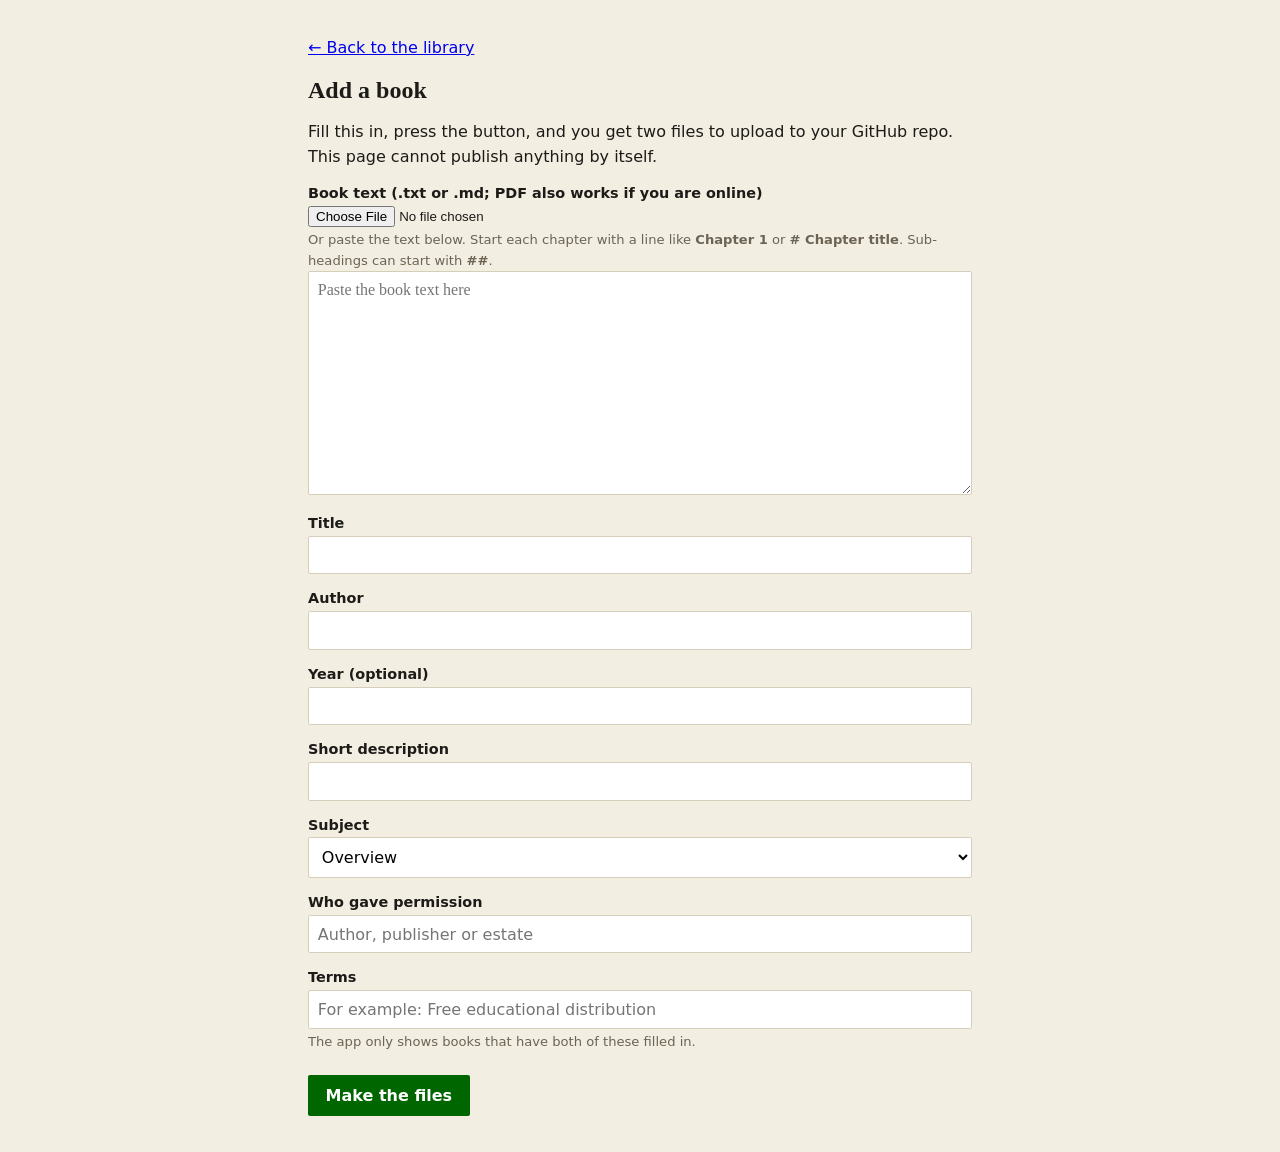
==== admin.html @ 0bdd6a5c "Add add-a-book page and live library loading for the phone apps The Android/iOS wrapper now reads bo" ====
<!doctype html>
<html lang="en">
<head>
  <meta charset="utf-8">
  <meta name="viewport" content="width=device-width, initial-scale=1">
  <title>Add a book · Kenya History Library</title>
  <meta name="robots" content="noindex">
  <link rel="stylesheet" href="styles.css">
  <style>
    .admin { max-width: 44rem; margin: 0 auto; padding: 1.25rem; font-family: var(--sans); }
    .admin h1 { font: 700 1.5rem var(--serif); margin: .2rem 0 .4rem; text-shadow: none; }
    .admin p, .admin li { line-height: 1.55; }
    .admin label { display: block; margin: 1rem 0 .3rem; font-weight: 600; font-size: .9rem; }
    .admin input[type=text], .admin input[type=number], .admin textarea, .admin select { width: 100%; padding: .55rem; border: 1px solid var(--rule); background: #fff; font: 1rem var(--sans); border-radius: 2px; }
    .admin textarea { min-height: 14rem; font-family: var(--serif); }
    .admin .hint { color: var(--muted); font-size: .82rem; margin: .2rem 0 0; }
    .admin .go { margin-top: 1.4rem; padding: .7rem 1.1rem; background: var(--green); color: #fff; border: 0; font: 600 1rem var(--sans); cursor: pointer; border-radius: 2px; }
    .admin .go:disabled { opacity: .5; cursor: default; }
    .admin .out { margin-top: 1.4rem; padding: 1rem; border: 1px solid var(--rule); background: #fff; }
    .admin .out a { display: inline-block; margin: .3rem .6rem .3rem 0; color: var(--green); font-weight: 600; }
    .admin .err { color: var(--red); }
    .admin .steps { background: #fff; border: 1px solid var(--rule); padding: .6rem 1.2rem; }
  </style>
</head>
<body>
<div class="admin">
  <p><a href="./">&larr; Back to the library</a></p>
  <h1>Add a book</h1>
  <p>Fill this in, press the button, and you get two files to upload to your GitHub repo. This page cannot publish anything by itself.</p>

  <label for="file">Book text (.txt or .md; PDF also works if you are online)</label>
  <input id="file" type="file" accept=".txt,.md,.pdf,text/plain">
  <p class="hint">Or paste the text below. Start each chapter with a line like <b>Chapter 1</b> or <b># Chapter title</b>. Sub-headings can start with <b>##</b>.</p>
  <textarea id="text" placeholder="Paste the book text here"></textarea>

  <label for="title">Title</label><input id="title" type="text">
  <label for="author">Author</label><input id="author" type="text">
  <label for="year">Year (optional)</label><input id="year" type="number" min="1000" max="2100">
  <label for="desc">Short description</label><input id="desc" type="text">
  <label for="topic">Subject</label>
  <select id="topic">
    <option>Overview</option><option>Pre-colonial and early history</option><option>Colonial era</option>
    <option>Mau Mau</option><option>Independence and post-independence</option>
    <option>Human rights and transitional justice</option><option>Reference</option>
  </select>
  <label for="from">Who gave permission</label><input id="from" type="text" placeholder="Author, publisher or estate">
  <label for="license">Terms</label><input id="license" type="text" placeholder="For example: Free educational distribution">
  <p class="hint">The app only shows books that have both of these filled in.</p>

  <button id="make" class="go" type="button">Make the files</button>
  <p id="msg" class="err" role="alert"></p>

  <div id="out" class="out" hidden>
    <h2 style="margin-top:0">Your files</h2>
    <p id="summary"></p>
    <p><a id="dl-book" href="#">Download the book file</a> <a id="dl-list" href="#">Download books.json</a></p>
    <ol class="steps">
      <li>On GitHub, open your <b>kenya-history</b> repo, then the <b>books</b> folder, choose Add file, then Upload files, and add the book file.</li>
      <li>Go back to the top of the repo and upload <b>books.json</b> the same way, replacing the old one.</li>
      <li>Commit. In a minute or two the book appears in the app for everyone, the next time they open it.</li>
    </ol>
  </div>
</div>
<script src="admin.js"></script>
</body>
</html>
---- styles.css ----
:root {
  --green: #006600;
  --red: #bb0000;
  --paper: #f3eee2;
  --ink: #1d1b18;
  --rule: #d6ceba;
  --muted: #6b6455;
  --serif: Georgia, "Iowan Old Style", "Palatino Linotype", Palatino, "Times New Roman", serif;
  --sans: system-ui, -apple-system, "Segoe UI", Roboto, sans-serif;
  --fs: 1.15rem;
}
* { box-sizing: border-box; }
[hidden] { display: none !important; }
html { -webkit-text-size-adjust: 100%; }
body { margin: 0; background: var(--paper); color: var(--ink); font-family: var(--serif); }
button { font: inherit; color: inherit; }

/* Masthead: the flag is the background */
.masthead {
  position: relative; color: #fff;
  background:
    url(shield.svg) right 1% center / auto 70% no-repeat,
    linear-gradient(180deg, #000 0 27%, #fff 27% 31%, #bb0000 31% 69%, #fff 69% 73%, #006600 73% 100%);
}
.masthead::before { content: ""; position: absolute; inset: 0; background: linear-gradient(90deg, rgba(0,0,0,.35), rgba(0,0,0,0) 70%); }
.masthead h1 { font-size: 1.35rem; }
.kicker { font-size: .56rem; letter-spacing: .1em; }
.masthead-inner { position: relative; max-width: 68rem; margin: 0 auto; min-height: 8.5rem; padding: 1.25rem 6.6rem 1.25rem 1rem; display: flex; gap: 1rem; align-items: center; }
.masthead-inner > div { min-width: 0; }
.logo { width: 64px; height: 64px; flex: none; border-radius: 50%; object-fit: cover; border: 3px solid #fff; background: #fff; }
.kicker { margin: 0; font: 600 .72rem/1 var(--sans); letter-spacing: .16em; text-transform: uppercase; }
h1 { margin: .4rem 0 0; font: 700 1.9rem/1.1 var(--serif); text-shadow: 0 1px 3px rgba(0,0,0,.5); }

/* Search and subjects */
.tools { max-width: 68rem; margin: 0 auto; padding: 1.1rem 1.25rem .2rem; }
#search { width: 100%; border: 0; border-bottom: 1px solid var(--ink); background: transparent; padding: .45rem 0; font: 1rem var(--serif); color: var(--ink); outline: none; border-radius: 0; }
#search:focus { border-bottom-color: var(--red); }
.filters { display: flex; flex-wrap: wrap; gap: .1rem 1.15rem; margin-top: .85rem; font: .84rem var(--sans); }
.filters button { background: none; border: 0; border-bottom: 2px solid transparent; padding: .25rem 0; color: var(--muted); cursor: pointer; }
.filters button[aria-pressed="true"] { color: var(--ink); border-bottom-color: var(--red); }

main { max-width: 68rem; margin: 0 auto; padding: .6rem 1.25rem 2rem; }
#status { font: .82rem var(--sans); color: var(--muted); margin: .4rem 0 1.2rem; }

/* Book covers */
.covers { display: grid; grid-template-columns: repeat(auto-fill, minmax(9.5rem, 1fr)); gap: 1.5rem 1.1rem; }
.book { background: none; border: 0; padding: 0; text-align: left; cursor: pointer; }
.cover { position: relative; aspect-ratio: 2 / 3; display: flex; flex-direction: column; justify-content: space-between; padding: 1rem .85rem 1rem 1.15rem; color: #fff; box-shadow: inset 7px 0 0 rgba(0,0,0,.28), 2px 4px 9px rgba(0,0,0,.28); }
.cover::after { content: ""; position: absolute; inset: 7px 7px 7px 14px; border: 1px solid rgba(255,255,255,.4); pointer-events: none; }
.cover.c0 { background: #006600; }
.cover.c1 { background: #a80e0e; }
.cover.c2 { background: #161616; }
.cover h2 { margin: 0; font: 700 1.02rem/1.3 var(--serif); }
.cover .by { font: .72rem var(--sans); letter-spacing: .05em; }
.note { display: block; margin-top: .5rem; font: .76rem var(--sans); color: var(--muted); }
.book:hover .cover, .book:focus-visible .cover { transform: translateY(-2px); }
.book:focus-visible { outline: 2px solid var(--red); outline-offset: 4px; }

footer { max-width: 68rem; margin: 0 auto; padding: 1rem 1.25rem 2.5rem; font: .8rem var(--sans); color: var(--muted); border-top: 1px solid var(--rule); }

/* Reader */
.reader { position: fixed; inset: 0; z-index: 20; display: flex; flex-direction: column; background: var(--paper); color: var(--ink); }
.reader.night { --paper: #16140f; --ink: #e6dfcf; --rule: #35312a; --muted: #a79f8d; }
.bar { display: flex; flex-wrap: wrap; align-items: center; gap: .35rem .45rem; padding: .5rem .75rem; border-bottom: 1px solid var(--rule); font: .8rem var(--sans); }
.bar button { background: none; border: 1px solid var(--rule); padding: .35rem .6rem; cursor: pointer; border-radius: 2px; }
.bar button:hover { border-color: var(--ink); }
.bar .title { flex: 1 1 8rem; min-width: 0; white-space: nowrap; overflow: hidden; text-overflow: ellipsis; text-align: center; font-weight: 600; }
#scroll { flex: 1; overflow: auto; -webkit-overflow-scrolling: touch; }
.page { max-width: 36rem; margin: 0 auto; padding: 2rem 1.25rem 4rem; font-size: var(--fs); line-height: 1.75; }
.page .label { font: .72rem var(--sans); letter-spacing: .15em; text-transform: uppercase; color: var(--muted); }
.page h2 { margin: .45rem 0 1.5rem; font: 700 1.65em/1.2 var(--serif); }
.page h3 { margin: 1.8rem 0 .4rem; font-size: 1.05em; }
.page p { margin: 0 0 1em; }
.pager { display: flex; justify-content: space-between; gap: 1rem; margin-top: 2.5rem; padding-top: 1rem; border-top: 1px solid var(--rule); font: .88rem var(--sans); }
.pager button { background: none; border: 0; padding: .3rem 0; cursor: pointer; border-bottom: 2px solid var(--red); }
.pager button:disabled { visibility: hidden; }

.drawer { position: absolute; inset: 0; z-index: 5; display: flex; justify-content: flex-end; background: rgba(0,0,0,.45); }
.drawer-panel { width: min(22rem, 88vw); overflow: auto; padding: 1rem 1.2rem 2rem; background: var(--paper); color: var(--ink); }
.drawer-panel h3 { margin: .2rem 0 .8rem; font: 700 .75rem var(--sans); letter-spacing: .15em; text-transform: uppercase; color: var(--muted); }
.drawer-panel ol { margin: 0; padding: 0; list-style: none; }
.drawer-panel li button { display: block; width: 100%; text-align: left; background: none; border: 0; border-bottom: 1px solid var(--rule); padding: .65rem 0; cursor: pointer; font: 1rem/1.35 var(--serif); }
.drawer-panel li button[aria-current="true"] { color: var(--red); font-weight: 700; }
.reader.night .drawer-panel li button[aria-current="true"] { color: #ff8a80; }
.rights { margin-top: 1.5rem; font: .78rem/1.5 var(--sans); color: var(--muted); }

@media (min-width: 40rem) {
  .masthead h1 { font-size: 2.4rem; }
  .kicker { font-size: .72rem; }
  .masthead-inner { padding-right: 14rem; }
  .logo { width: 92px; height: 92px; }
}
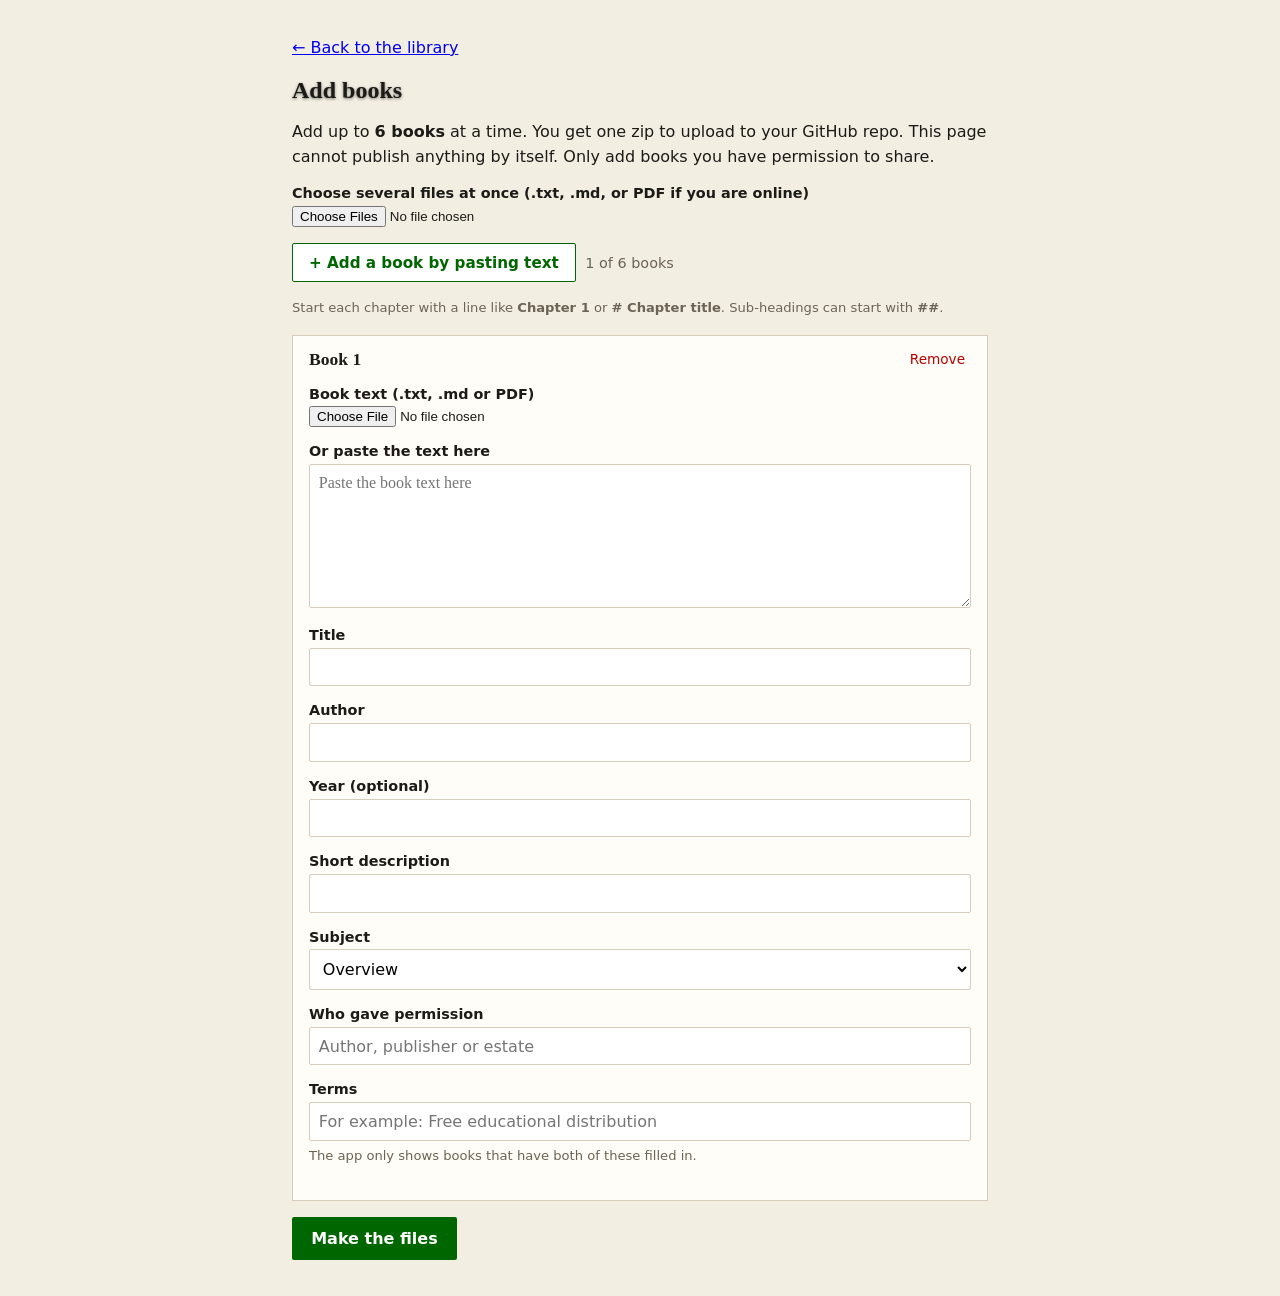
==== commit 3d5f84f2: "Add-books page: up to 6 books at once, merged books.json, one zip" ====
--- a/admin.html
+++ b/admin.html
@@ -3,64 +3,91 @@
 <head>
   <meta charset="utf-8">
   <meta name="viewport" content="width=device-width, initial-scale=1">
-  <title>Add a book · Kenya History Library</title>
+  <title>Add books · African History</title>
   <meta name="robots" content="noindex">
   <link rel="stylesheet" href="styles.css">
   <style>
-    .admin { max-width: 44rem; margin: 0 auto; padding: 1.25rem; font-family: var(--sans); }
-    .admin h1 { font: 700 1.5rem var(--serif); margin: .2rem 0 .4rem; text-shadow: none; }
+    .admin { max-width: 46rem; margin: 0 auto; padding: 1.25rem; font-family: var(--sans); }
+    .admin h1 { font: 700 1.5rem var(--serif); margin: .2rem 0 .4rem; }
     .admin p, .admin li { line-height: 1.55; }
-    .admin label { display: block; margin: 1rem 0 .3rem; font-weight: 600; font-size: .9rem; }
+    .admin label { display: block; margin: 1rem 0 0; font-weight: 600; font-size: .9rem; }
+    .admin label > input, .admin label > select { display: block; margin-top: .3rem; }
     .admin input[type=text], .admin input[type=number], .admin textarea, .admin select { width: 100%; padding: .55rem; border: 1px solid var(--rule); background: #fff; font: 1rem var(--sans); border-radius: 2px; }
-    .admin textarea { min-height: 14rem; font-family: var(--serif); }
-    .admin .hint { color: var(--muted); font-size: .82rem; margin: .2rem 0 0; }
-    .admin .go { margin-top: 1.4rem; padding: .7rem 1.1rem; background: var(--green); color: #fff; border: 0; font: 600 1rem var(--sans); cursor: pointer; border-radius: 2px; }
-    .admin .go:disabled { opacity: .5; cursor: default; }
+    .admin textarea { min-height: 9rem; font-family: var(--serif); margin-top: .3rem; }
+    .admin .hint { color: var(--muted); font-size: .82rem; margin: .3rem 0 0; font-weight: 400; }
+    .admin .row { display: flex; flex-wrap: wrap; gap: .6rem; align-items: center; margin: 1rem 0; }
+    .admin .btn { padding: .6rem 1rem; border: 1px solid var(--green); background: #fff; color: var(--green); font: 600 .95rem var(--sans); cursor: pointer; border-radius: 2px; }
+    .admin .btn:disabled { opacity: .45; cursor: default; }
+    .admin .go { padding: .75rem 1.2rem; background: var(--green); color: #fff; border: 0; font: 600 1rem var(--sans); cursor: pointer; border-radius: 2px; }
+    .admin .bk { border: 1px solid var(--rule); background: #fffdf7; padding: .2rem 1rem 1.1rem; margin: 1rem 0; }
+    .admin .bk-head { display: flex; justify-content: space-between; align-items: center; margin-top: .6rem; }
+    .admin .bk-head h2 { margin: 0; font: 700 1.1rem var(--serif); }
+    .admin .rm { background: none; border: 0; color: var(--red); cursor: pointer; font: .85rem var(--sans); }
     .admin .out { margin-top: 1.4rem; padding: 1rem; border: 1px solid var(--rule); background: #fff; }
-    .admin .out a { display: inline-block; margin: .3rem .6rem .3rem 0; color: var(--green); font-weight: 600; }
-    .admin .err { color: var(--red); }
-    .admin .steps { background: #fff; border: 1px solid var(--rule); padding: .6rem 1.2rem; }
+    .admin .out a.dl { display: inline-block; margin: .3rem .8rem .3rem 0; color: var(--green); font-weight: 600; }
+    .admin .err { color: var(--red); white-space: pre-line; }
+    .admin .warn { color: #8a5a00; }
+    .admin .steps { background: #fffdf7; border: 1px solid var(--rule); padding: .6rem 1.2rem; }
+    .admin .count { color: var(--muted); font-size: .9rem; }
   </style>
 </head>
 <body>
 <div class="admin">
   <p><a href="./">&larr; Back to the library</a></p>
-  <h1>Add a book</h1>
-  <p>Fill this in, press the button, and you get two files to upload to your GitHub repo. This page cannot publish anything by itself.</p>
+  <h1>Add books</h1>
+  <p>Add up to <b>6 books</b> at a time. You get one zip to upload to your GitHub repo. This page cannot publish anything by itself. Only add books you have permission to share.</p>
 
-  <label for="file">Book text (.txt or .md; PDF also works if you are online)</label>
-  <input id="file" type="file" accept=".txt,.md,.pdf,text/plain">
-  <p class="hint">Or paste the text below. Start each chapter with a line like <b>Chapter 1</b> or <b># Chapter title</b>. Sub-headings can start with <b>##</b>.</p>
-  <textarea id="text" placeholder="Paste the book text here"></textarea>
+  <div class="row">
+    <label style="margin:0">Choose several files at once (.txt, .md, or PDF if you are online)
+      <input id="many" type="file" multiple accept=".txt,.md,.pdf,text/plain">
+    </label>
+  </div>
+  <div class="row">
+    <button id="add" class="btn" type="button">+ Add a book by pasting text</button>
+    <span id="count" class="count"></span>
+  </div>
+  <p class="hint">Start each chapter with a line like <b>Chapter 1</b> or <b># Chapter title</b>. Sub-headings can start with <b>##</b>.</p>
 
-  <label for="title">Title</label><input id="title" type="text">
-  <label for="author">Author</label><input id="author" type="text">
-  <label for="year">Year (optional)</label><input id="year" type="number" min="1000" max="2100">
-  <label for="desc">Short description</label><input id="desc" type="text">
-  <label for="topic">Subject</label>
-  <select id="topic">
-    <option>Overview</option><option>Pre-colonial and early history</option><option>Colonial era</option>
-    <option>Mau Mau</option><option>Independence and post-independence</option>
-    <option>Human rights and transitional justice</option><option>Reference</option>
-  </select>
-  <label for="from">Who gave permission</label><input id="from" type="text" placeholder="Author, publisher or estate">
-  <label for="license">Terms</label><input id="license" type="text" placeholder="For example: Free educational distribution">
-  <p class="hint">The app only shows books that have both of these filled in.</p>
+  <div id="cards"></div>
 
   <button id="make" class="go" type="button">Make the files</button>
   <p id="msg" class="err" role="alert"></p>
 
   <div id="out" class="out" hidden>
     <h2 style="margin-top:0">Your files</h2>
-    <p id="summary"></p>
-    <p><a id="dl-book" href="#">Download the book file</a> <a id="dl-list" href="#">Download books.json</a></p>
+    <div id="summary"></div>
+    <p><a id="dl-zip" class="dl" href="#">Download everything (zip)</a></p>
+    <p class="hint">Or download the files one by one:</p>
+    <p id="single"></p>
     <ol class="steps">
-      <li>On GitHub, open your <b>kenya-history</b> repo, then the <b>books</b> folder, choose Add file, then Upload files, and add the book file.</li>
-      <li>Go back to the top of the repo and upload <b>books.json</b> the same way, replacing the old one.</li>
-      <li>Commit. In a minute or two the book appears in the app for everyone, the next time they open it.</li>
+      <li>Unzip the download on your computer. You get a <b>books</b> folder and <b>books.json</b>.</li>
+      <li>On GitHub, open your <b>kenya-history</b> repo, choose Add file, then Upload files, and drag in the <b>books</b> folder and <b>books.json</b> together. Commit.</li>
+      <li>Wait a minute or two. The books then appear in the app and download to phones on their own.</li>
+      <li>Wait for them to appear before making the next batch, so the list stays complete.</li>
     </ol>
   </div>
 </div>
+
+<template id="card-tpl">
+  <section class="bk">
+    <div class="bk-head"><h2 class="bk-num">Book</h2><button type="button" class="rm">Remove</button></div>
+    <label>Book text (.txt, .md or PDF)
+      <input class="f-file" type="file" accept=".txt,.md,.pdf,text/plain">
+    </label>
+    <label>Or paste the text here
+      <textarea class="f-text" placeholder="Paste the book text here"></textarea>
+    </label>
+    <label>Title<input class="f-title" type="text"></label>
+    <label>Author<input class="f-author" type="text"></label>
+    <label>Year (optional)<input class="f-year" type="number" min="1000" max="2100"></label>
+    <label>Short description<input class="f-desc" type="text"></label>
+    <label>Subject<select class="f-topic"></select></label>
+    <label>Who gave permission<input class="f-from" type="text" placeholder="Author, publisher or estate"></label>
+    <label>Terms<input class="f-license" type="text" placeholder="For example: Free educational distribution"></label>
+    <p class="hint">The app only shows books that have both of these filled in.</p>
+    <p class="warn card-warn"></p>
+  </section>
+</template>
 <script src="admin.js"></script>
 </body>
 </html>
--- a/styles.css
+++ b/styles.css
@@ -15,21 +15,37 @@
 body { margin: 0; background: var(--paper); color: var(--ink); font-family: var(--serif); }
 button { font: inherit; color: inherit; }
 
-/* Masthead: the flag is the background */
+/* Opening screen */
+.splash { position: fixed; inset: 0; z-index: 50; background: #fbf3de; display: flex; flex-direction: column; align-items: center; justify-content: center; gap: .6rem; transition: opacity .5s ease; }
+.splash img { width: min(70vw, 18rem); height: auto; }
+.splash p { margin: 0; font: 700 1.6rem var(--serif); color: #0d5a2b; letter-spacing: .02em; }
+.splash.hide { opacity: 0; pointer-events: none; }
+
+/* Masthead: map of Africa on deep green, with a pan-African colour bar */
 .masthead {
   position: relative; color: #fff;
   background:
-    url(shield.svg) right 1% center / auto 70% no-repeat,
-    linear-gradient(180deg, #000 0 27%, #fff 27% 31%, #bb0000 31% 69%, #fff 69% 73%, #006600 73% 100%);
+    url(africa.svg) right 4% center / auto 92% no-repeat,
+    linear-gradient(120deg, #07351a, #0d5a2b);
 }
-.masthead::before { content: ""; position: absolute; inset: 0; background: linear-gradient(90deg, rgba(0,0,0,.35), rgba(0,0,0,0) 70%); }
-.masthead h1 { font-size: 1.35rem; }
-.kicker { font-size: .56rem; letter-spacing: .1em; }
-.masthead-inner { position: relative; max-width: 68rem; margin: 0 auto; min-height: 8.5rem; padding: 1.25rem 6.6rem 1.25rem 1rem; display: flex; gap: 1rem; align-items: center; }
+.masthead::before { content: ""; position: absolute; inset: 0; background: linear-gradient(90deg, rgba(0,0,0,.3), rgba(0,0,0,0) 65%); }
+.masthead::after { content: ""; position: absolute; left: 0; right: 0; bottom: 0; height: 6px; background: linear-gradient(90deg, #bb0000 0 33.33%, #f2c14e 33.33% 66.66%, #006600 66.66%); }
+.masthead h1 { font-size: 1.55rem; }
+.kicker { font-size: .6rem; letter-spacing: .1em; }
+.masthead-inner { position: relative; max-width: 68rem; margin: 0 auto; min-height: 8.5rem; padding: 1.25rem 1rem; display: flex; gap: 1rem; align-items: center; }
 .masthead-inner > div { min-width: 0; }
-.logo { width: 64px; height: 64px; flex: none; border-radius: 50%; object-fit: cover; border: 3px solid #fff; background: #fff; }
+.logo { width: 72px; height: 72px; flex: none; border-radius: 50%; object-fit: cover; border: 3px solid #fff; background: #fbf3de; }
 .kicker { margin: 0; font: 600 .72rem/1 var(--sans); letter-spacing: .16em; text-transform: uppercase; }
 h1 { margin: .4rem 0 0; font: 700 1.9rem/1.1 var(--serif); text-shadow: 0 1px 3px rgba(0,0,0,.5); }
+
+/* Install prompt */
+.install { display: flex; align-items: center; gap: .75rem; max-width: 68rem; margin: .9rem auto 0; padding: .6rem .8rem; background: #fff; border: 1px solid var(--rule); font-family: var(--sans); }
+.install img { width: 44px; height: 44px; flex: none; border-radius: 10px; }
+.install-text { flex: 1; min-width: 0; display: flex; flex-direction: column; font-size: .8rem; line-height: 1.35; color: var(--muted); }
+.install-text strong { font-size: .92rem; color: var(--ink); }
+.install button { border: 0; cursor: pointer; font: 600 .85rem var(--sans); }
+#installBtn { background: var(--green); color: #fff; padding: .5rem .9rem; border-radius: 2px; }
+#installClose { background: none; font-size: 1.4rem; line-height: 1; color: var(--muted); padding: .2rem .4rem; }
 
 /* Search and subjects */
 .tools { max-width: 68rem; margin: 0 auto; padding: 1.1rem 1.25rem .2rem; }
@@ -87,6 +103,5 @@
 @media (min-width: 40rem) {
   .masthead h1 { font-size: 2.4rem; }
   .kicker { font-size: .72rem; }
-  .masthead-inner { padding-right: 14rem; }
   .logo { width: 92px; height: 92px; }
 }
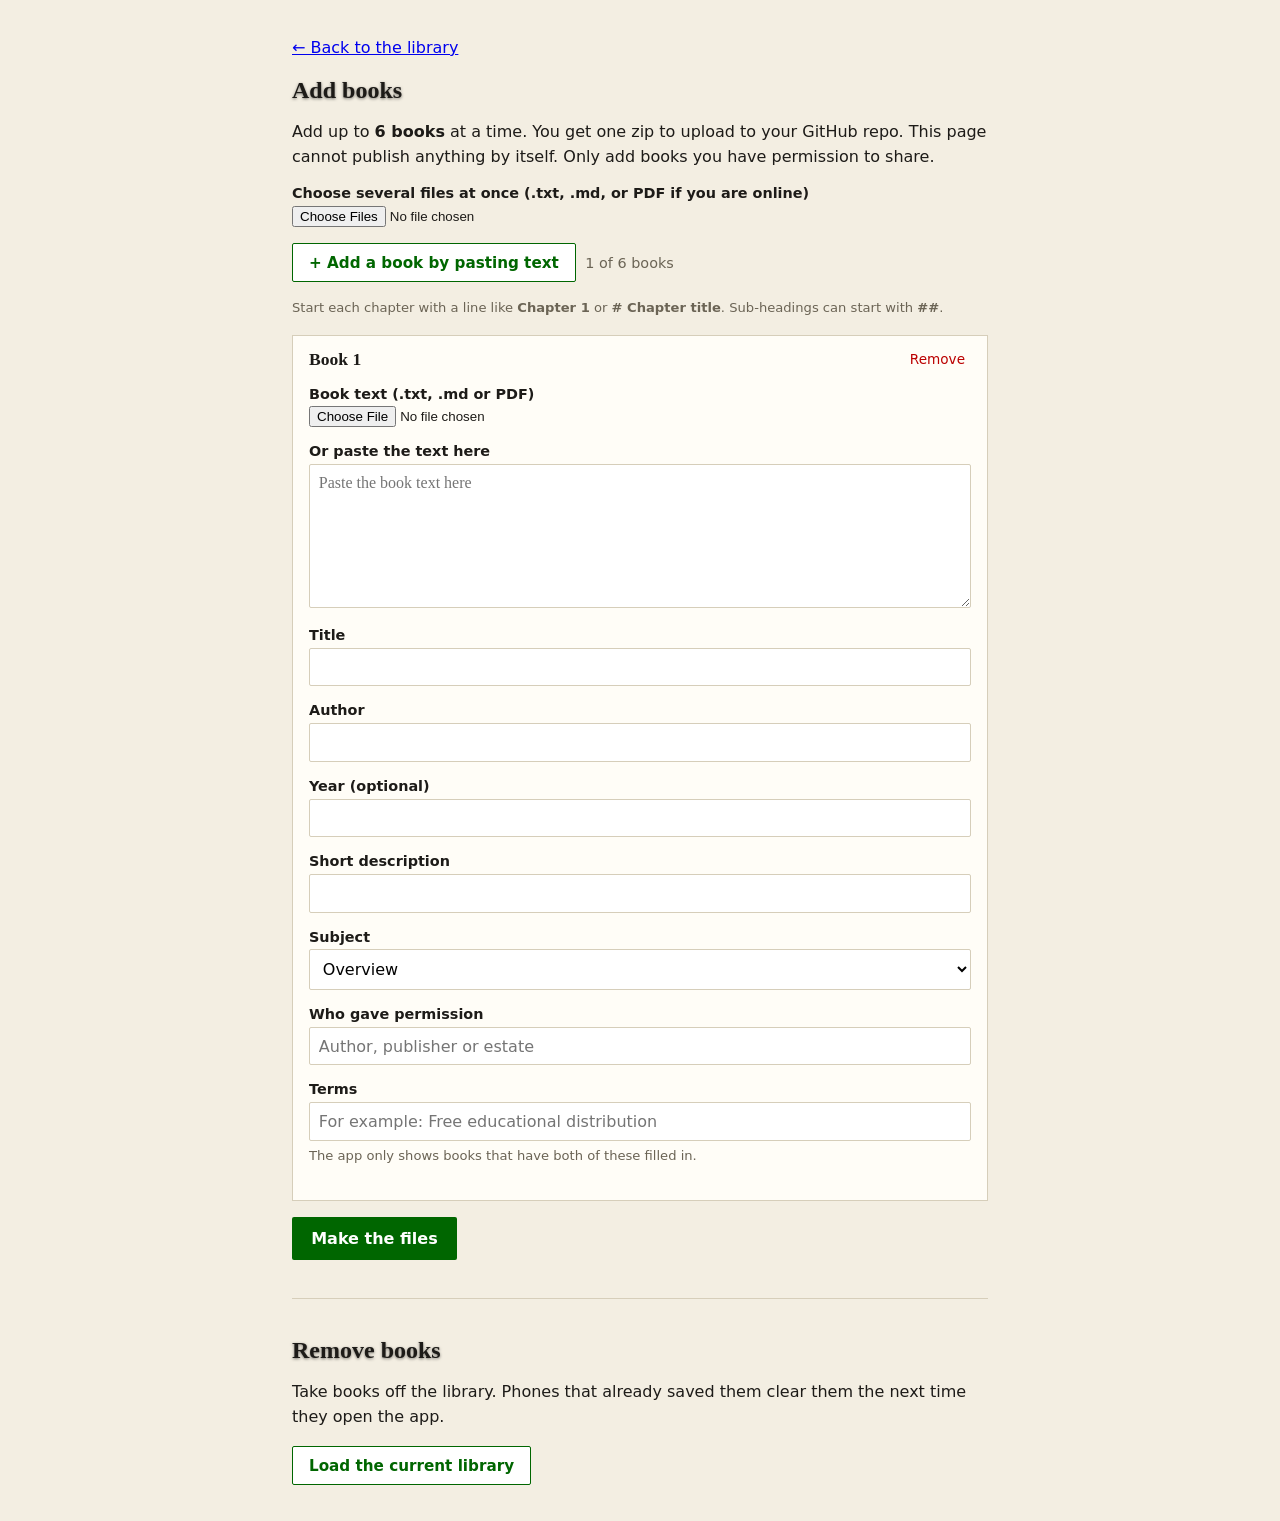
==== commit 10f689c2: "Admin page: add a Remove books section with delete links" ====
--- a/admin.html
+++ b/admin.html
@@ -28,6 +28,9 @@
     .admin .err { color: var(--red); white-space: pre-line; }
     .admin .warn { color: #8a5a00; }
     .admin .steps { background: #fffdf7; border: 1px solid var(--rule); padding: .6rem 1.2rem; }
+    .admin input[type=checkbox] { display: inline-block; width: auto; margin: 0 .55rem 0 0; }
+    .admin .pick { font-weight: 400; font-size: 1rem; padding: .5rem 0; border-bottom: 1px solid var(--rule); margin: 0; }
+    .admin .pick small { color: var(--muted); }
     .admin .count { color: var(--muted); font-size: .9rem; }
   </style>
 </head>
@@ -66,6 +69,26 @@
       <li>Wait for them to appear before making the next batch, so the list stays complete.</li>
     </ol>
   </div>
+
+  <hr style="margin:2.4rem 0;border:0;border-top:1px solid var(--rule)">
+  <h1>Remove books</h1>
+  <p>Take books off the library. Phones that already saved them clear them the next time they open the app.</p>
+  <button id="loadList" class="btn" type="button">Load the current library</button>
+  <div id="rmList"></div>
+  <button id="makeRm" class="go" type="button" hidden>Make the removal files</button>
+  <p id="rmMsg" class="err" role="alert"></p>
+
+  <div id="rmOut" class="out" hidden>
+    <h2 style="margin-top:0">Your files</h2>
+    <p id="rmSummary"></p>
+    <p><a id="dl-rm" class="dl" href="#">Download books.json</a></p>
+    <ol class="steps">
+      <li>On GitHub, upload this <b>books.json</b> to the top of your repo, replacing the old one. The books disappear from the app.</li>
+      <li>Then delete each book's file so it is no longer public. Open each link below, scroll down and press <b>Commit changes</b>.</li>
+    </ol>
+    <ul id="rmLinks"></ul>
+    <p class="hint">Deleting a file removes it from the site. GitHub still keeps older versions in the repo's history, so to wipe a book completely you would need to recreate the repo.</p>
+  </div>
 </div>
 
 <template id="card-tpl">
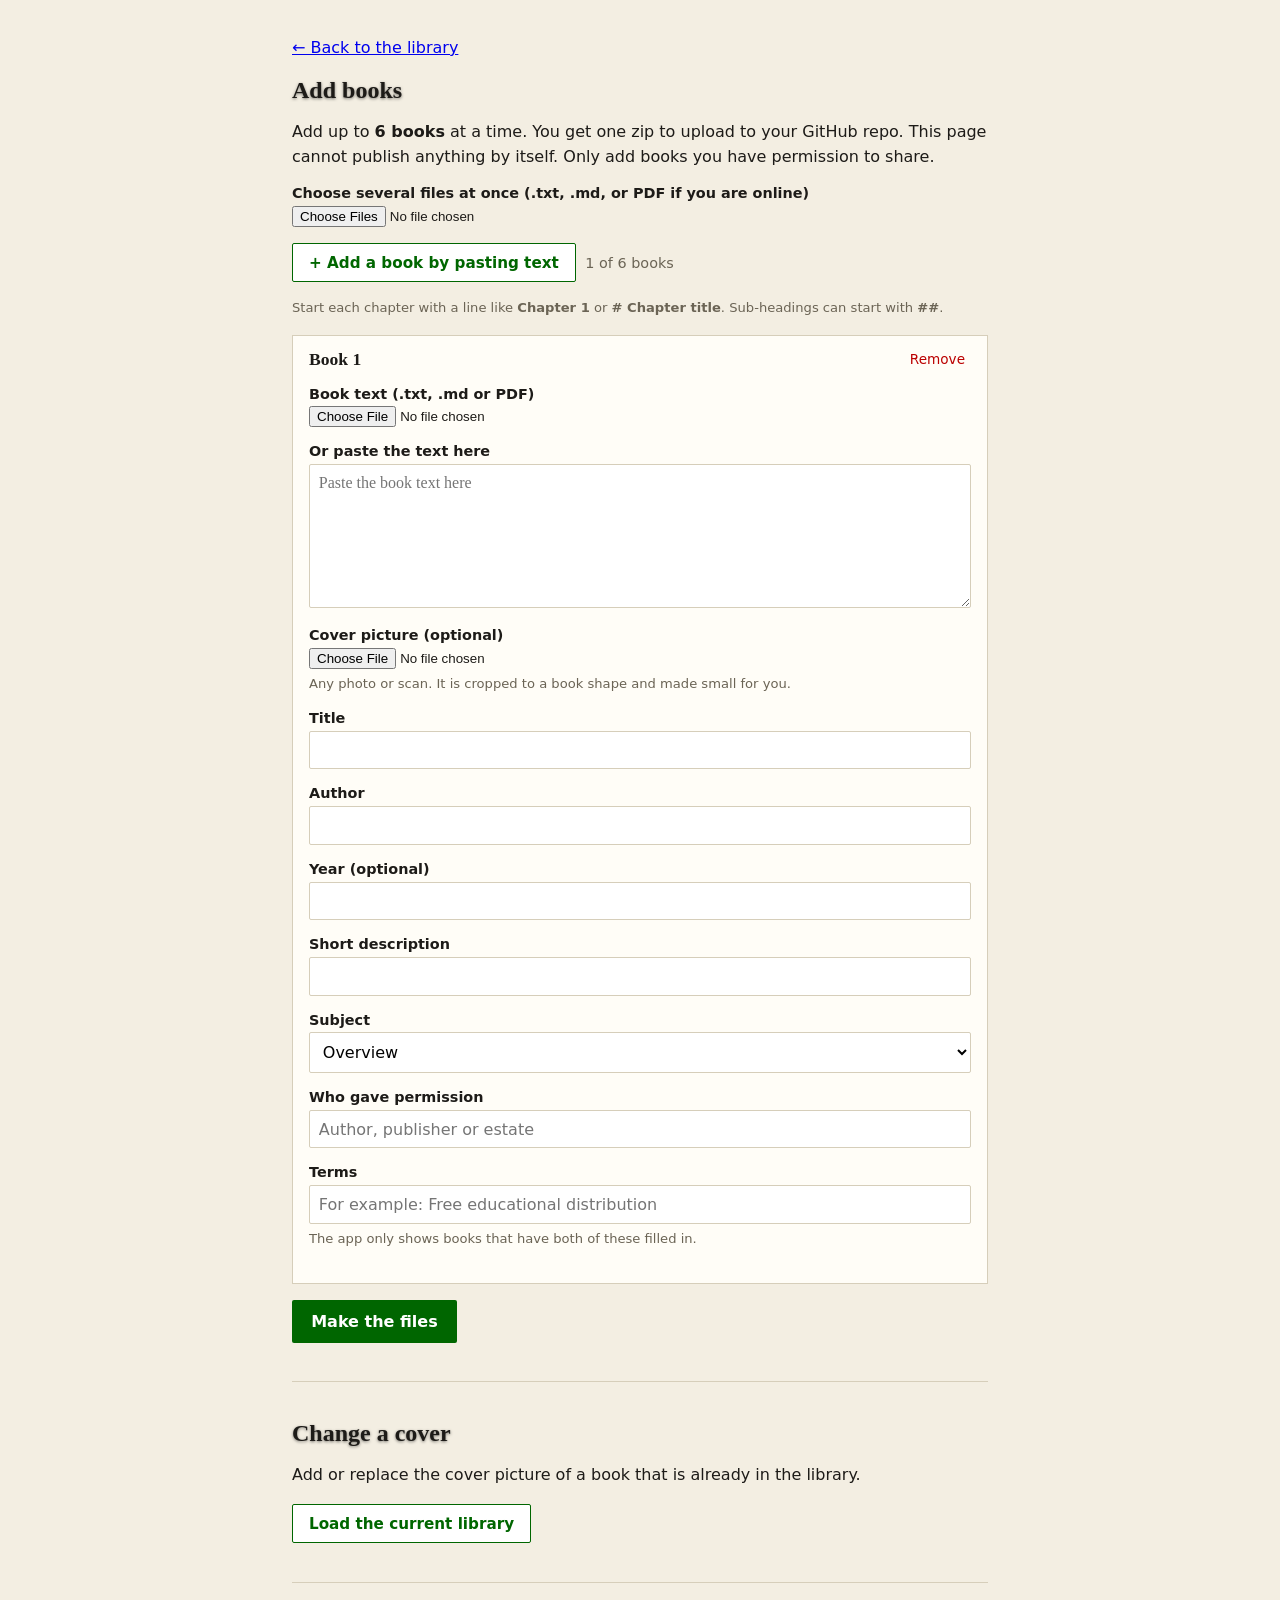
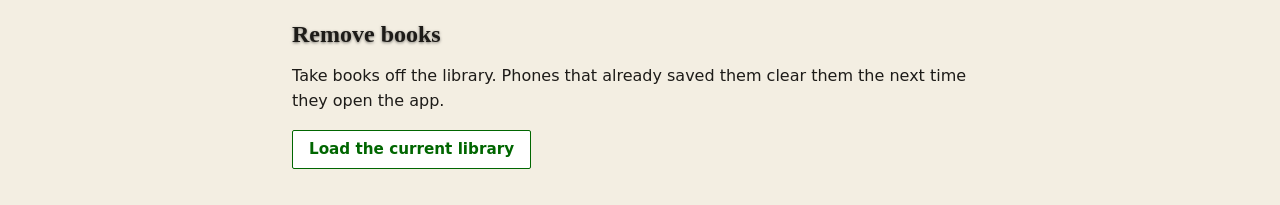
==== commit 0e93b09e: "Add book cover pictures: library display, offline save, admin cover upload and change" ====
--- a/admin.html
+++ b/admin.html
@@ -71,6 +71,22 @@
   </div>
 
   <hr style="margin:2.4rem 0;border:0;border-top:1px solid var(--rule)">
+  <h1>Change a cover</h1>
+  <p>Add or replace the cover picture of a book that is already in the library.</p>
+  <button id="loadCov" class="btn" type="button">Load the current library</button>
+  <div id="covForm" hidden>
+    <label>Book<select id="covBook"></select></label>
+    <label>Cover picture<input id="covFile" type="file" accept="image/*"></label>
+    <div class="row"><button id="makeCov" class="go" type="button">Make the cover files</button></div>
+  </div>
+  <p id="covMsg" class="err" role="alert"></p>
+  <div id="covOut" class="out" hidden>
+    <p id="covSummary"></p>
+    <p><a id="dl-cov" class="dl" href="#">Download everything (zip)</a></p>
+    <p class="hint">Unzip it and upload the <b>books</b> folder and <b>books.json</b> to the repo, the same way as when adding books.</p>
+  </div>
+
+  <hr style="margin:2.4rem 0;border:0;border-top:1px solid var(--rule)">
   <h1>Remove books</h1>
   <p>Take books off the library. Phones that already saved them clear them the next time they open the app.</p>
   <button id="loadList" class="btn" type="button">Load the current library</button>
@@ -100,6 +116,10 @@
     <label>Or paste the text here
       <textarea class="f-text" placeholder="Paste the book text here"></textarea>
     </label>
+    <label>Cover picture (optional)
+      <input class="f-cover" type="file" accept="image/*">
+    </label>
+    <p class="hint">Any photo or scan. It is cropped to a book shape and made small for you.</p>
     <label>Title<input class="f-title" type="text"></label>
     <label>Author<input class="f-author" type="text"></label>
     <label>Year (optional)<input class="f-year" type="number" min="1000" max="2100"></label>
--- a/styles.css
+++ b/styles.css
@@ -68,6 +68,11 @@
 .cover.c2 { background: #161616; }
 .cover h2 { margin: 0; font: 700 1.02rem/1.3 var(--serif); }
 .cover .by { font: .72rem var(--sans); letter-spacing: .05em; }
+.cover.img { padding: 0; background: #e9e2cf; }
+.cover.img::after { display: none; }
+.cover.img::before { content: ""; position: absolute; inset: 0 auto 0 0; width: 7px; background: rgba(0,0,0,.28); z-index: 1; }
+.cover.img img { width: 100%; height: 100%; object-fit: cover; display: block; }
+.ttl { display: block; margin-top: .55rem; font: 700 .85rem/1.3 var(--serif); }
 .note { display: block; margin-top: .5rem; font: .76rem var(--sans); color: var(--muted); }
 .book:hover .cover, .book:focus-visible .cover { transform: translateY(-2px); }
 .book:focus-visible { outline: 2px solid var(--red); outline-offset: 4px; }
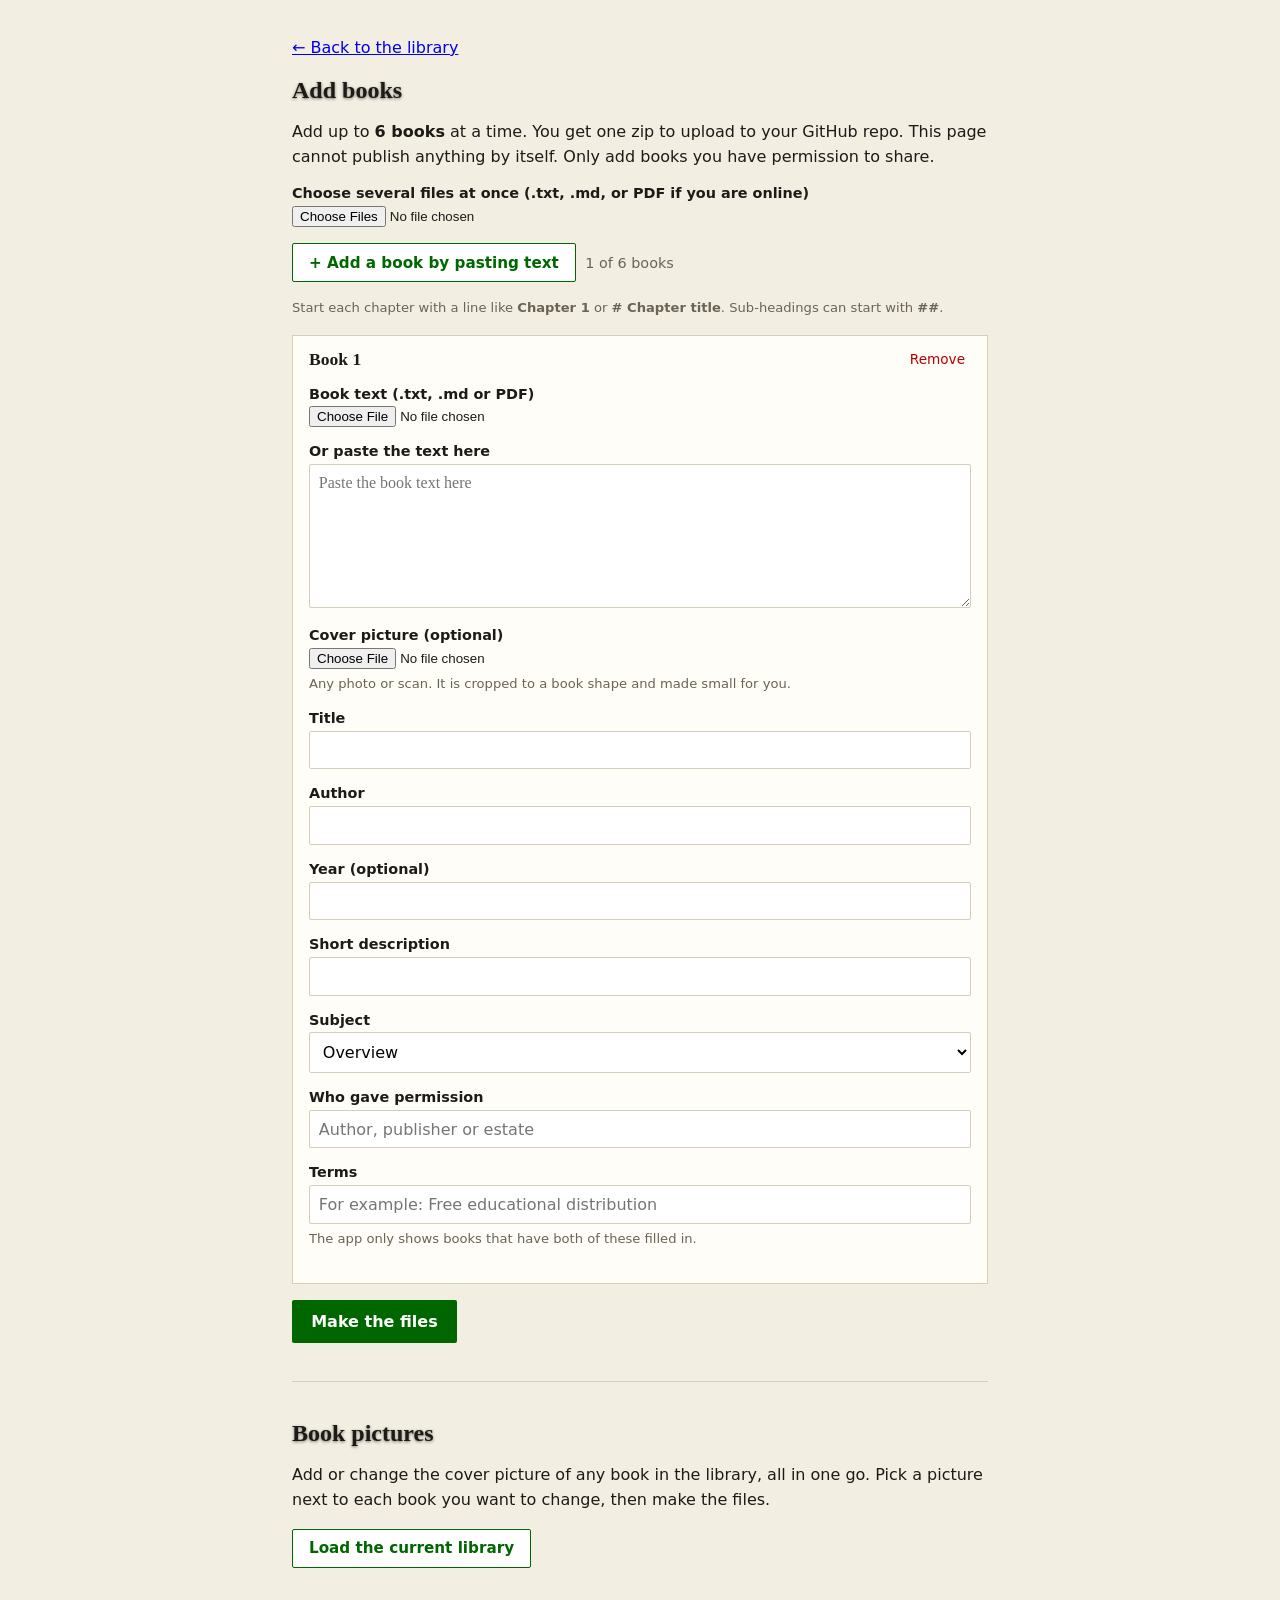
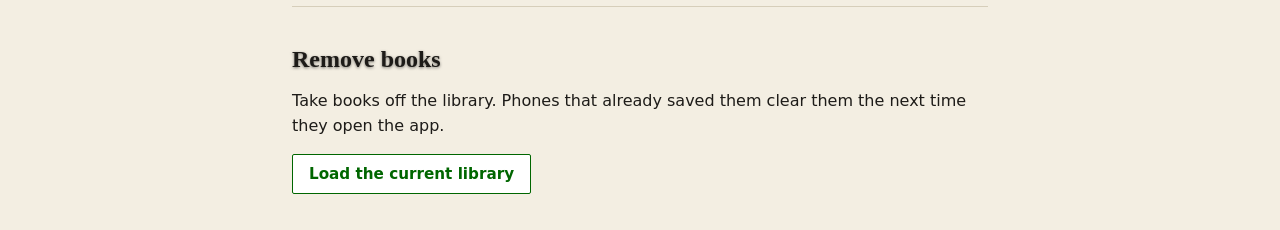
==== commit 64eb7265: "Admin: one Book pictures list for all books" ====
--- a/admin.html
+++ b/admin.html
@@ -71,14 +71,11 @@
   </div>
 
   <hr style="margin:2.4rem 0;border:0;border-top:1px solid var(--rule)">
-  <h1>Change a cover</h1>
-  <p>Add or replace the cover picture of a book that is already in the library.</p>
+  <h1>Book pictures</h1>
+  <p>Add or change the cover picture of any book in the library, all in one go. Pick a picture next to each book you want to change, then make the files.</p>
   <button id="loadCov" class="btn" type="button">Load the current library</button>
-  <div id="covForm" hidden>
-    <label>Book<select id="covBook"></select></label>
-    <label>Cover picture<input id="covFile" type="file" accept="image/*"></label>
-    <div class="row"><button id="makeCov" class="go" type="button">Make the cover files</button></div>
-  </div>
+  <div id="covList"></div>
+  <button id="makeCov" class="go" type="button" hidden>Make the picture files</button>
   <p id="covMsg" class="err" role="alert"></p>
   <div id="covOut" class="out" hidden>
     <p id="covSummary"></p>
